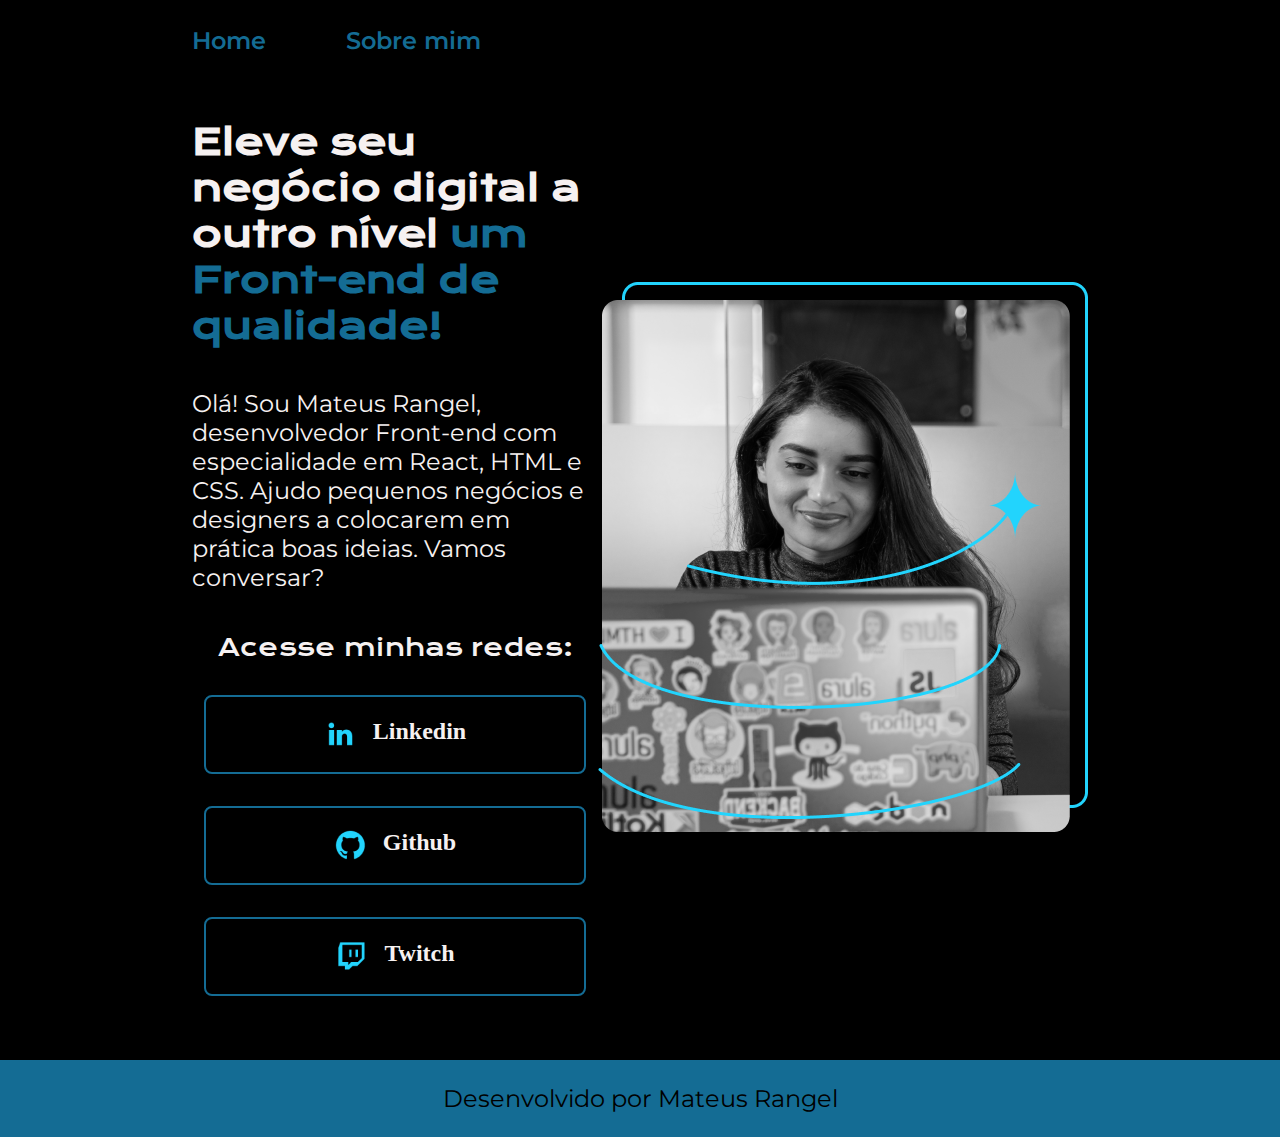
==== index.html @ 68bb2534 "Add files via upload" ====
<!DOCTYPE html>
<html lang="pt-br">
<head>
    <title>Portifólio</title>
    <meta charset="UTF-8">
    <meta http-equiv="X-UA-Compatible" content="IE=edge">
    <meta name="viewport" content="width=device-width, initial-scale=1.0">
    <link rel="stylesheet" href="Styles/style.css">
</head>
<body>
    <header class="header">
        <nav class="header__menu">
            <a class="header__menu__link" href="index.html">Home</a>
            <a class="header__menu__link" href="about.html">Sobre mim</a>
        </nav>
    </header>
    <main class="container__principal">
        <section class="container__secundario">
            <h1 class="titulo__principal">Eleve seu negócio digital a outro nível <strong class="titulo__destaque">um Front-end de qualidade!</strong></h1>
            <p class="subtitulo__principal">Olá! Sou Mateus Rangel, desenvolvedor Front-end com especialidade em React, HTML e CSS. Ajudo pequenos negócios e designers a colocarem em prática boas ideias. Vamos conversar?</p>
            <div class="botao">
                <h2 class="subtitulo__secundario">Acesse minhas redes:</h2>
                <a class="botao__style" href="https://www.linkedin.com/in/mateus-ramos-rangel/">
                    <img src="img/linkedin.png" alt="logo do linkedin">
                    Linkedin
                </a>
                <a class="botao__style" href="https://github.com/MrR4ngel">
                    <img src="img/github.png" alt="logo do github">
                    Github
                </a>
                <a class="botao__style" href="https://twitch.tv">
                    <img src="img/twitch.png" alt="logo da twitch">
                    Twitch
                </a>
            </div>
        </section>
            <img src="/img/Imagem.png" alt="Foto da Joana Santos">
        
    </main>
    <footer class="footer">
        Desenvolvido por Mateus Rangel
    </footer>

</body>
</html>
---- Styles/style.css ----
@import url('https://fonts.googleapis.com/css2?family=Krona+One&family=Montserrat:wght@600&display=swap');

:root {
    --cor__de__fundo: #000000;
    --cor__secundaria:   #146C94;
    --cor__principal: #F6F1F1;
    --hover__color: #272727;
    --fonte__link:   #000000;
    --fonte__principal: 'Krona One';
    --fonte__secundaria: 'Montserrat'
}

* {
    margin: 0;
    padding: 0;
}

body {
    background-color: var(--cor__de__fundo);
    color: var(--cor__principal);
    box-sizing: border-box;
}

.header {
    padding: 2% 0% 0% 15%;
}

.header__menu {
    display: flex;
    gap: 80px;
}

.header__menu__link {
    font-family: var(--fonte__secundaria);
    font-weight: 600;
    font-size: 24px;
    color: var(--cor__secundaria);
    text-decoration: none;
}

.container__principal {
    padding: 5% 15%;
    display: flex;
    align-items: center;
    justify-content: space-between;
}

.container__secundario {
    width: 615px;
    display: flex;
    flex-direction: column;
    gap: 40px;

}

.titulo__principal {
    font-size: 36px;
    font-family: var(--fonte__principal);
}

.titulo__destaque {
    color: var(--cor__secundaria);
}

.subtitulo__principal {
    font-size: 24px;
    font-family: var(--fonte__secundaria) ;
}

.botao {
    display: flex;
    justify-content: space-between;
    flex-direction: column;
    align-items: center ;
    gap: 32px;
}

.subtitulo__secundario {
    font-family: var(--fonte__principal);
    font-weight: 400;    
    font-size: 24px;
}


.botao__style {
    text-decoration: none;
    display: flex;
    justify-content: center;
    gap: 16px;
    color: var(--cor__principal);
    width: 378px;
    text-align: center;
    border-radius: 8px;
    font-size: 24px;
    padding: 21.5px 0;
    font-weight: 600;
    border-radius: 8px;
    border: 2px solid var(--cor__secundaria);
    
}

.botao__style:hover{
    background-color: var(--hover__color);
    border-radius: 20px;
    transition: 0.8s;
}

.footer {
    color: var(--fonte__link);
    background-color: var(--cor__secundaria);
    padding: 24px;
    text-align: center;
    font-family: var(--fonte__secundaria);
    font-weight: 400;
    font-size: 24px;
}
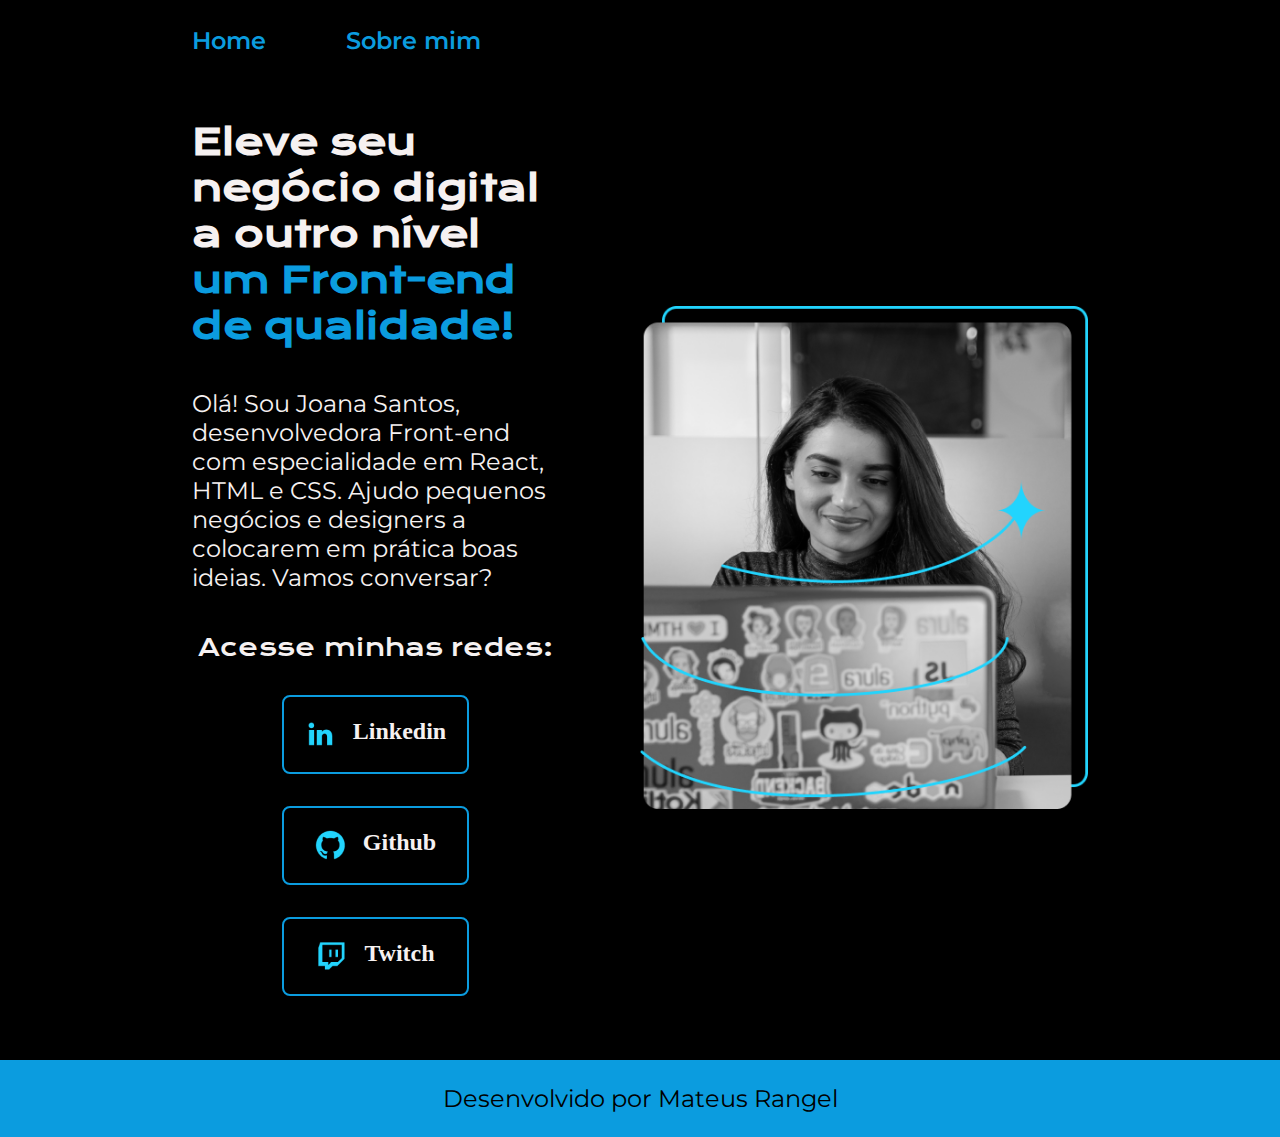
==== commit 3c6d3991: "Finalizando o projeto" ====
--- a/index.html
+++ b/index.html
@@ -17,14 +17,14 @@
     <main class="container__principal">
         <section class="container__secundario">
             <h1 class="titulo__principal">Eleve seu negócio digital a outro nível <strong class="titulo__destaque">um Front-end de qualidade!</strong></h1>
-            <p class="subtitulo__principal">Olá! Sou Mateus Rangel, desenvolvedor Front-end com especialidade em React, HTML e CSS. Ajudo pequenos negócios e designers a colocarem em prática boas ideias. Vamos conversar?</p>
+            <p class="subtitulo__principal">Olá! Sou Joana Santos, desenvolvedora Front-end com especialidade em React, HTML e CSS. Ajudo pequenos negócios e designers a colocarem em prática boas ideias. Vamos conversar?</p>
             <div class="botao">
                 <h2 class="subtitulo__secundario">Acesse minhas redes:</h2>
-                <a class="botao__style" href="https://www.linkedin.com/in/mateus-ramos-rangel/">
+                <a class="botao__style" href="https://www.linkedin.com">
                     <img src="img/linkedin.png" alt="logo do linkedin">
                     Linkedin
                 </a>
-                <a class="botao__style" href="https://github.com/MrR4ngel">
+                <a class="botao__style" href="https://github.com">
                     <img src="img/github.png" alt="logo do github">
                     Github
                 </a>
@@ -34,7 +34,7 @@
                 </a>
             </div>
         </section>
-            <img src="/img/Imagem.png" alt="Foto da Joana Santos">
+            <img class="container__imagem" src="/img/Imagem.png" alt="Foto da Joana Santos">
         
     </main>
     <footer class="footer">
--- a/Styles/style.css
+++ b/Styles/style.css
@@ -2,7 +2,7 @@
 
 :root {
     --cor__de__fundo: #000000;
-    --cor__secundaria:   #146C94;
+    --cor__secundaria:   #0b9cdf;
     --cor__principal: #F6F1F1;
     --hover__color: #272727;
     --fonte__link:   #000000;
@@ -33,7 +33,7 @@
 .header__menu__link {
     font-family: var(--fonte__secundaria);
     font-weight: 600;
-    font-size: 24px;
+    font-size: 1.5rem;
     color: var(--cor__secundaria);
     text-decoration: none;
 }
@@ -43,10 +43,11 @@
     display: flex;
     align-items: center;
     justify-content: space-between;
+    gap: 82px;
 }
 
 .container__secundario {
-    width: 615px;
+    width: 50%;
     display: flex;
     flex-direction: column;
     gap: 40px;
@@ -54,7 +55,7 @@
 }
 
 .titulo__principal {
-    font-size: 36px;
+    font-size: 2.25rem;
     font-family: var(--fonte__principal);
 }
 
@@ -63,7 +64,7 @@
 }
 
 .subtitulo__principal {
-    font-size: 24px;
+    font-size: 1.5rem;
     font-family: var(--fonte__secundaria) ;
 }
 
@@ -78,7 +79,7 @@
 .subtitulo__secundario {
     font-family: var(--fonte__principal);
     font-weight: 400;    
-    font-size: 24px;
+    font-size: 1.5rem;
 }
 
 
@@ -88,10 +89,10 @@
     justify-content: center;
     gap: 16px;
     color: var(--cor__principal);
-    width: 378px;
+    width: 50%;
     text-align: center;
     border-radius: 8px;
-    font-size: 24px;
+    font-size: 1.5rem;
     padding: 21.5px 0;
     font-weight: 600;
     border-radius: 8px;
@@ -105,6 +106,10 @@
     transition: 0.8s;
 }
 
+.container__imagem {
+    width: 50%;
+}
+
 .footer {
     color: var(--fonte__link);
     background-color: var(--cor__secundaria);
@@ -112,5 +117,22 @@
     text-align: center;
     font-family: var(--fonte__secundaria);
     font-weight: 400;
-    font-size: 24px;
+    font-size: 1.5rem;
+}
+
+@media (max-width: 1200px) {
+
+    .header__menu {
+        padding: 10%;
+        justify-content: center;
+     }
+
+    .container__principal {
+        flex-direction: column-reverse;
+        padding: 5%;
+    }
+
+    .container__secundario {
+        width: auto;
+    }
 }